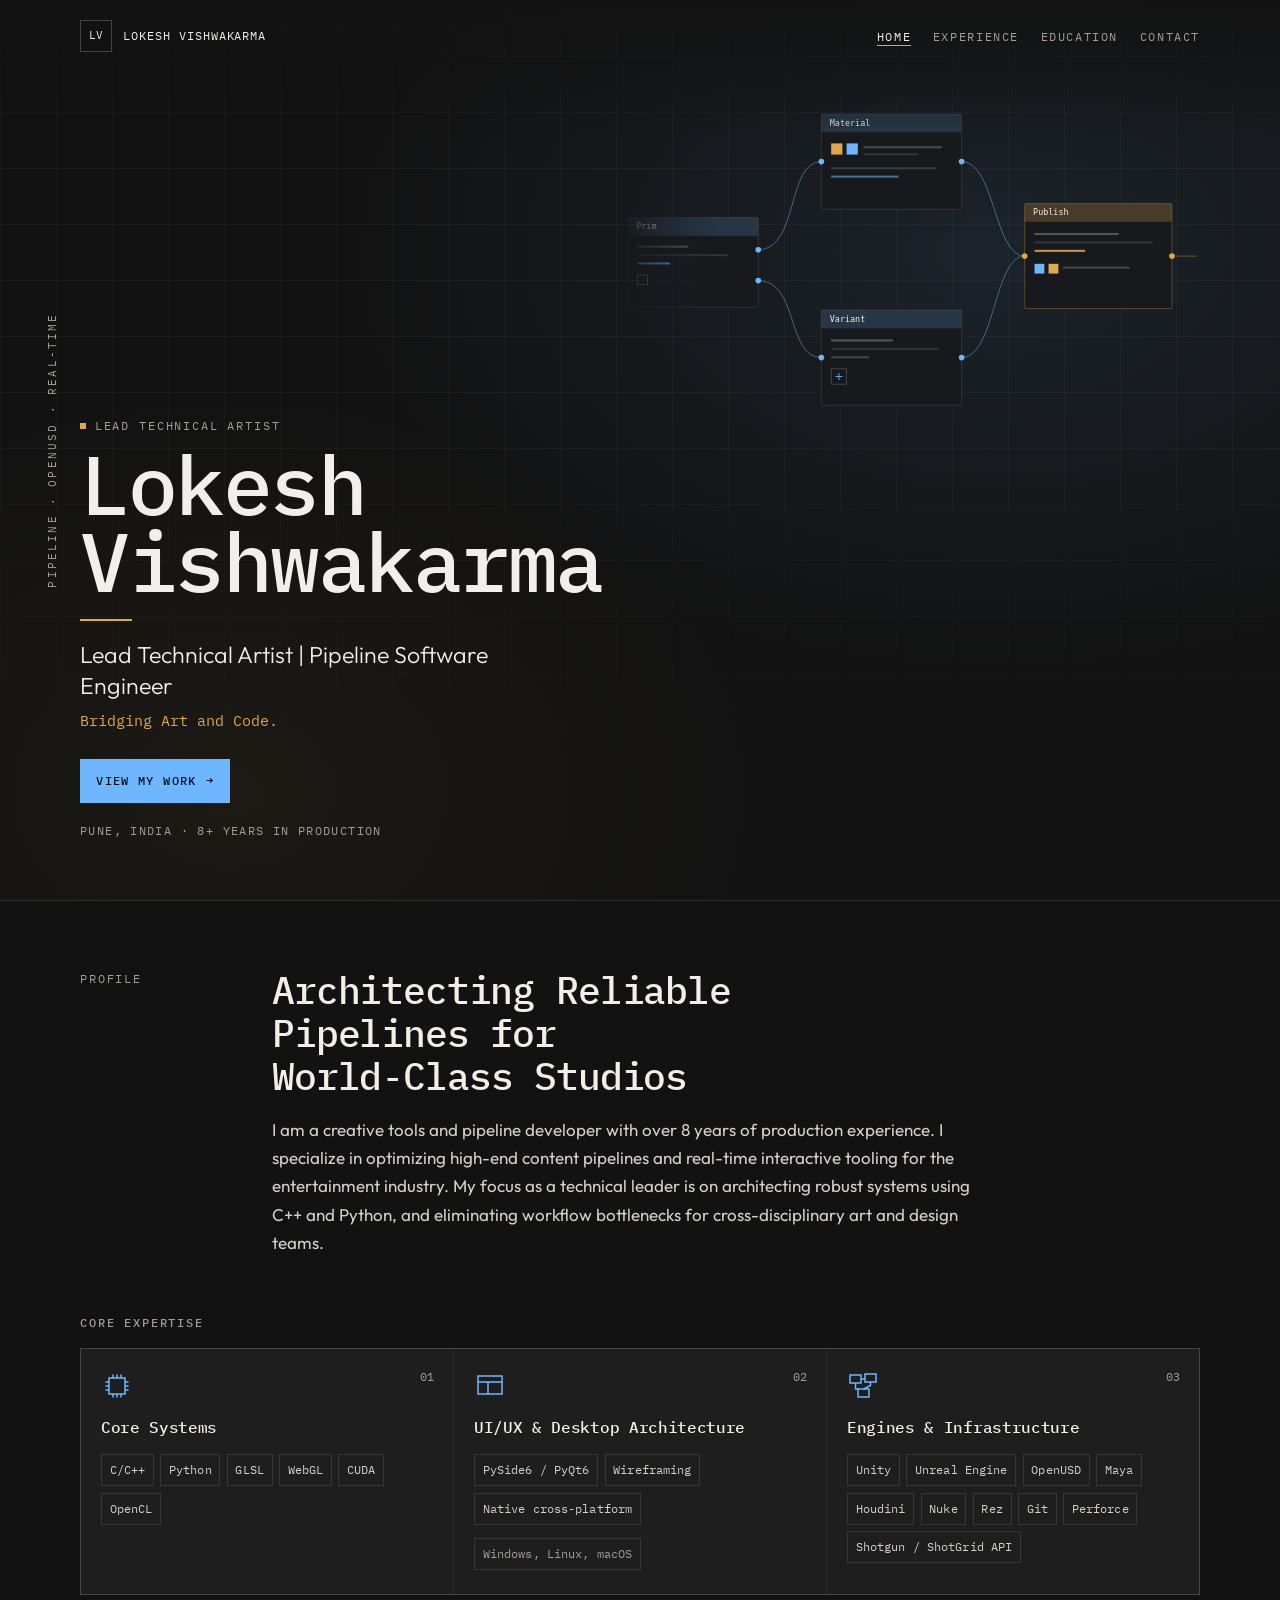
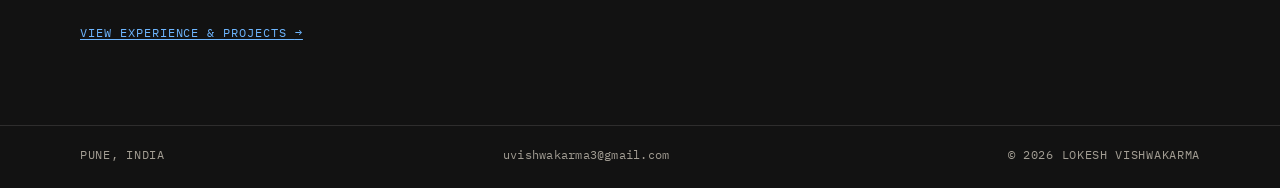
==== index.html @ eb4693b7 "Initial portfolio commit" ====
<!DOCTYPE html>
<html lang="en" class="no-js">
<head>
  <meta charset="utf-8">
  <meta name="viewport" content="width=device-width, initial-scale=1">
  <title>Lokesh Vishwakarma — Lead Technical Artist</title>
  <meta name="description" content="Lokesh Vishwakarma is a lead technical artist and pipeline software engineer with 8+ years building reliable content pipelines and real-time tools.">
  <meta name="author" content="Lokesh Vishwakarma">
  <meta name="theme-color" content="#121212">
  <meta property="og:title" content="Lokesh Vishwakarma — Lead Technical Artist">
  <meta property="og:description" content="Creative tools and pipeline developer. 8+ years building reliable pipelines and real-time tooling.">
  <meta property="og:type" content="website">
  <meta property="og:locale" content="en_IN">
  <link rel="icon" href="favicon.svg" type="image/svg+xml">
  <link rel="preconnect" href="https://fonts.googleapis.com">
  <link rel="preconnect" href="https://fonts.gstatic.com" crossorigin>
  <link href="https://fonts.googleapis.com/css2?family=IBM+Plex+Mono:wght@400;500;600&family=Outfit:wght@300;400;500;600&display=swap" rel="stylesheet">
  <link rel="stylesheet" href="css/styles.css">
  <script>document.documentElement.classList.remove("no-js")</script>
  <script type="application/ld+json">
  {
    "@context": "https://schema.org",
    "@type": "Person",
    "name": "Lokesh Vishwakarma",
    "jobTitle": "Lead Technical Artist | Pipeline Software Engineer",
    "email": "mailto:uvishwakarma3@gmail.com",
    "address": {
      "@type": "PostalAddress",
      "addressLocality": "Pune",
      "addressCountry": "IN"
    },
    "sameAs": [
      "https://www.linkedin.com/in/lokesh-vishwakarma",
      "https://github.com/lokeshvishwakarma",
      "https://github.com/lokidesignstudios"
    ]
  }
  </script>
</head>
<body data-page="home">
  <a class="skip" href="#content">Skip to content</a>
  <header class="site-header">
    <div class="wrap header-inner">
      <a class="brand" href="index.html">
        <span class="brand-mark" aria-hidden="true">LV</span>
        <span class="brand-name">Lokesh Vishwakarma</span>
      </a>
      <button class="nav-toggle" type="button" aria-expanded="false" aria-controls="site-nav" aria-label="Open menu">
        <span aria-hidden="true"></span>
      </button>
      <nav id="site-nav" class="nav-links" aria-label="Primary">
        <a href="index.html" aria-current="page">Home</a>
        <a href="experience.html">Experience</a>
        <a href="education.html">Education</a>
        <a href="contact.html">Contact</a>
      </nav>
    </div>
  </header>

  <main id="content">
    <section class="hero">
      <div class="hero-gridlines" aria-hidden="true"></div>
      <div class="hero-graph" aria-hidden="true">
        <img src="assets/graph.svg" alt="" width="840" height="480">
      </div>
      <p class="spine">Pipeline · OpenUSD · Real-Time</p>
      <div class="wrap">
        <p class="kicker"><span class="pip" aria-hidden="true"></span>Lead Technical Artist</p>
        <h1>
          <span>Lokesh</span>
          <span>Vishwakarma</span>
        </h1>
        <div class="rule" aria-hidden="true"></div>
        <p class="lede">Lead Technical Artist | Pipeline Software Engineer</p>
        <p class="bridge">Bridging Art and Code.</p>
        <a class="btn btn-fill" href="experience.html">View My Work <span aria-hidden="true">→</span></a>
        <p class="hero-meta">Pune, India · 8+ years in production</p>
      </div>
    </section>

    <section class="intro" id="profile">
      <div class="wrap intro-grid">
        <p class="kicker">Profile</p>
        <div>
          <h2>Architecting Reliable<br>Pipelines for<br>World&#8209;Class Studios</h2>
          <p class="prose">I am a creative tools and pipeline developer with over 8 years of production experience. I specialize in optimizing high-end content pipelines and real-time interactive tooling for the entertainment industry. My focus as a technical leader is on architecting robust systems using C++ and Python, and eliminating workflow bottlenecks for cross-disciplinary art and design teams.</p>
        </div>
      </div>
    </section>

    <section class="expertise" id="expertise">
      <div class="wrap">
        <h2 class="label">Core Expertise</h2>
        <div class="spec">
          <article>
            <span class="num">01</span>
            <svg width="32" height="32" viewBox="0 0 32 32" fill="none" stroke="currentColor" stroke-width="1.5" aria-hidden="true">
              <rect x="8" y="8" width="16" height="16"/>
              <path d="M12 8V4.5M16 8V4.5M20 8V4.5M12 27.5V24M16 27.5V24M20 27.5V24M8 12H4.5M8 16H4.5M8 20H4.5M27.5 12H24M27.5 16H24M27.5 20H24"/>
            </svg>
            <h3>Core Systems</h3>
            <ul class="skill-list">
              <li>C/C++</li>
              <li>Python</li>
              <li>GLSL</li>
              <li>WebGL</li>
              <li>CUDA</li>
              <li>OpenCL</li>
            </ul>
          </article>
          <article>
            <span class="num">02</span>
            <svg width="32" height="32" viewBox="0 0 32 32" fill="none" stroke="currentColor" stroke-width="1.5" aria-hidden="true">
              <rect x="4" y="6" width="24" height="18"/>
              <path d="M4 12h24M14 12v12"/>
            </svg>
            <h3>UI/UX &amp; Desktop Architecture</h3>
            <ul class="skill-list">
              <li>PySide6 / PyQt6</li>
              <li>Wireframing</li>
              <li>Native cross-platform</li>
            </ul>
            <p class="platforms">Windows, Linux, macOS</p>
          </article>
          <article>
            <span class="num">03</span>
            <svg width="32" height="32" viewBox="0 0 32 32" fill="none" stroke="currentColor" stroke-width="1.5" aria-hidden="true">
              <rect x="3" y="5" width="11" height="8"/>
              <rect x="18" y="4" width="11" height="8"/>
              <rect x="11" y="19" width="11" height="8"/>
              <path d="M14 9h4M23.5 12v3.5L16.5 19M8.5 13v6h2.5"/>
            </svg>
            <h3>Engines &amp; Infrastructure</h3>
            <ul class="skill-list">
              <li>Unity</li>
              <li>Unreal Engine</li>
              <li>OpenUSD</li>
              <li>Maya</li>
              <li>Houdini</li>
              <li>Nuke</li>
              <li>Rez</li>
              <li>Git</li>
              <li>Perforce</li>
              <li>Shotgun / ShotGrid API</li>
            </ul>
          </article>
        </div>
        <p class="next"><a href="experience.html">View experience &amp; projects <span aria-hidden="true">→</span></a></p>
      </div>
    </section>
  </main>

  <footer class="site-footer">
    <div class="wrap footer-row">
      <p>Pune, India</p>
      <a href="mailto:uvishwakarma3@gmail.com">uvishwakarma3@gmail.com</a>
      <p>© 2026 Lokesh Vishwakarma</p>
    </div>
  </footer>
  <script src="js/main.js"></script>
</body>
</html>
---- css/styles.css ----
:root {
  --bg: #121212;
  --raised: #1a1a1a;
  --panel: #1e1e1e;
  --ink: #f2efe8;
  --body: #d5d1c8;
  --muted: #a39e94;
  --line: rgba(242, 239, 232, 0.12);
  --line-strong: rgba(242, 239, 232, 0.22);
  --accent: #6eb6ff;
  --accent-ink: #071018;
  --gold: #e0a84a;
  --sans: "Outfit", "Segoe UI", sans-serif;
  --mono: "IBM Plex Mono", "Cascadia Mono", ui-monospace, monospace;
  --header: 72px;
  --wrap: 1120px;
}

body[data-page="experience"] {
  --bg: #1e1e1e;
  --raised: #2a2a2a;
}

*,
*::before,
*::after {
  box-sizing: border-box;
}

* {
  margin: 0;
}

html {
  color-scheme: dark;
  scroll-behavior: smooth;
  scrollbar-color: #3a3a3a var(--bg);
}

body {
  display: flex;
  flex-direction: column;
  min-height: 100vh;
  min-height: 100dvh;
  background: var(--bg);
  color: var(--ink);
  font-family: var(--sans);
  font-size: 1.0625rem;
  font-weight: 400;
  line-height: 1.65;
  text-rendering: optimizeLegibility;
  -webkit-font-smoothing: antialiased;
  overflow-x: hidden;
}

main {
  flex: 1;
}

address {
  font-style: normal;
}

img,
svg {
  display: block;
  max-width: 100%;
}

ul,
ol {
  padding: 0;
  list-style: none;
}

a {
  color: inherit;
  text-underline-offset: 0.18em;
}

button {
  font: inherit;
  color: inherit;
}

h1,
h2,
.mono {
  font-family: var(--mono);
  font-weight: 500;
  font-variant-ligatures: none;
}

h1 {
  letter-spacing: -0.03em;
  line-height: 0.92;
  text-wrap: balance;
}

h2,
h3 {
  text-wrap: balance;
}

::selection {
  background: rgba(110, 182, 255, 0.32);
  color: #fff;
}

:focus-visible {
  outline: 2px solid var(--gold);
  outline-offset: 3px;
}

::-webkit-scrollbar {
  width: 10px;
  height: 10px;
}

::-webkit-scrollbar-track {
  background: var(--bg);
}

::-webkit-scrollbar-thumb {
  background: #3a3a3a;
}

.skip {
  position: absolute;
  left: 1rem;
  top: -3rem;
  z-index: 80;
  padding: 0.5rem 0.75rem;
  background: var(--accent);
  color: var(--accent-ink);
  font-family: var(--mono);
  font-size: 0.75rem;
}

.skip:focus {
  top: 0.5rem;
}

.sr-only {
  position: absolute;
  width: 1px;
  height: 1px;
  padding: 0;
  margin: -1px;
  overflow: hidden;
  clip: rect(0, 0, 0, 0);
  white-space: nowrap;
  border: 0;
}

.wrap {
  width: min(var(--wrap), calc(100% - 2.5rem));
  margin-inline: auto;
}

.site-header {
  position: fixed;
  inset: 0 0 auto 0;
  z-index: 40;
  height: var(--header);
  border-bottom: 1px solid transparent;
  transition: background 0.2s ease, border-color 0.2s ease;
}

.site-header.is-scrolled,
.site-header:has(.nav-links.is-open) {
  background: rgba(18, 18, 18, 0.92);
  background: color-mix(in srgb, var(--bg) 90%, transparent);
  border-bottom-color: var(--line);
  backdrop-filter: blur(16px);
  -webkit-backdrop-filter: blur(16px);
}

.header-inner {
  height: var(--header);
  display: flex;
  align-items: center;
  justify-content: space-between;
  gap: 1rem;
}

.brand {
  display: inline-flex;
  align-items: center;
  gap: 0.7rem;
  min-height: 44px;
  color: var(--ink);
  text-decoration: none;
}

.brand-mark {
  width: 32px;
  height: 32px;
  display: grid;
  place-items: center;
  border: 1px solid var(--line-strong);
  font-family: var(--mono);
  font-size: 0.68rem;
  letter-spacing: 0.04em;
}

.brand-name {
  font-family: var(--mono);
  font-size: 0.74rem;
  letter-spacing: 0.08em;
  text-transform: uppercase;
}

.nav-links {
  display: flex;
  align-items: center;
  gap: 1.35rem;
}

.nav-links a {
  color: var(--muted);
  font-family: var(--mono);
  font-size: 0.72rem;
  font-variant-ligatures: none;
  letter-spacing: 0.14em;
  text-transform: uppercase;
  text-decoration: none;
}

.nav-links a:hover,
.nav-links a[aria-current="page"] {
  color: var(--ink);
}

.nav-links a[aria-current="page"] {
  box-shadow: inset 0 -1px 0 var(--gold);
}

.nav-toggle {
  display: none;
  position: relative;
  width: 44px;
  height: 44px;
  padding: 0;
  border: 1px solid var(--line-strong);
  background: transparent;
  cursor: pointer;
}

.nav-toggle span,
.nav-toggle span::before,
.nav-toggle span::after {
  position: absolute;
  left: 12px;
  width: 18px;
  height: 1px;
  background: var(--ink);
}

.nav-toggle span {
  top: 21px;
}

.nav-toggle span::before,
.nav-toggle span::after {
  content: "";
  left: 0;
  transition: transform 0.2s ease, top 0.2s ease;
}

.nav-toggle span::before {
  top: -6px;
}

.nav-toggle span::after {
  top: 6px;
}

.nav-toggle[aria-expanded="true"] span {
  background: transparent;
}

.nav-toggle[aria-expanded="true"] span::before {
  top: 0;
  transform: rotate(45deg);
}

.nav-toggle[aria-expanded="true"] span::after {
  top: 0;
  transform: rotate(-45deg);
}

.kicker,
.meta-label,
.hero-meta,
.dates,
.status,
.year,
.num,
.spine {
  font-family: var(--mono);
  font-variant-ligatures: none;
}

.kicker {
  display: flex;
  align-items: center;
  gap: 0.55rem;
  color: var(--muted);
  font-size: 0.72rem;
  letter-spacing: 0.16em;
  text-transform: uppercase;
}

.pip {
  width: 6px;
  height: 6px;
  background: var(--gold);
  flex: none;
}

.hero {
  position: relative;
  display: flex;
  align-items: flex-end;
  min-height: 100vh;
  min-height: 100dvh;
  padding: 6.5rem 0 3.75rem;
  overflow: hidden;
}

.hero-gridlines {
  position: absolute;
  inset: 0;
  background-image:
    linear-gradient(rgba(242, 239, 232, 0.04) 1px, transparent 1px),
    linear-gradient(90deg, rgba(242, 239, 232, 0.04) 1px, transparent 1px);
  background-size: 56px 56px;
  mask-image: linear-gradient(to bottom, #000 45%, transparent 88%);
  pointer-events: none;
}

.hero::before {
  content: "";
  position: absolute;
  inset: 0;
  background:
    radial-gradient(ellipse at 78% 28%, rgba(110, 182, 255, 0.1), transparent 46%),
    radial-gradient(ellipse at 18% 88%, rgba(224, 168, 74, 0.05), transparent 36%);
  pointer-events: none;
}

.hero::after {
  content: "";
  position: absolute;
  z-index: 2;
  top: 0;
  right: 0;
  left: 0;
  height: 140px;
  background: linear-gradient(to bottom, var(--bg), transparent);
  pointer-events: none;
}

.hero-graph {
  position: absolute;
  z-index: 1;
  top: 6.25rem;
  right: max(1.25rem, calc((100% - var(--wrap)) / 2));
  width: min(640px, 46vw);
  pointer-events: none;
  mask-image: linear-gradient(90deg, transparent, #000 18%);
}

.hero-graph img {
  width: 100%;
  height: auto;
}

.spine {
  position: absolute;
  z-index: 3;
  left: max(1rem, calc((100% - var(--wrap)) / 2 - 2.25rem));
  top: 50%;
  color: var(--muted);
  font-size: 0.68rem;
  letter-spacing: 0.2em;
  text-transform: uppercase;
  writing-mode: vertical-rl;
  transform: translateY(-50%) rotate(180deg);
}

.hero > .wrap {
  position: relative;
  z-index: 3;
}

.hero h1 {
  margin-top: 0.7rem;
  font-size: clamp(2.5rem, 6.5vw, 5.7rem);
}

.hero h1 span {
  display: block;
}

.rule {
  width: 3.25rem;
  height: 2px;
  margin: 1.2rem 0 1.15rem;
  background: var(--gold);
}

.lede {
  max-width: 18em;
  color: var(--ink);
  font-size: clamp(1.15rem, 2vw, 1.45rem);
  font-weight: 300;
  line-height: 1.35;
}

.bridge {
  margin-top: 0.4rem;
  color: var(--gold);
  font-family: var(--mono);
  font-size: 0.95rem;
  font-variant-ligatures: none;
}

.hero-meta {
  margin-top: 1.15rem;
  color: var(--muted);
  font-size: 0.72rem;
  letter-spacing: 0.12em;
  text-transform: uppercase;
}

.btn {
  display: inline-flex;
  align-items: center;
  justify-content: center;
  gap: 0.55rem;
  min-height: 44px;
  padding: 0.65rem 0.95rem;
  border: 1px solid var(--line-strong);
  background: transparent;
  color: var(--ink);
  font-family: var(--mono);
  font-size: 0.72rem;
  font-variant-ligatures: none;
  letter-spacing: 0.12em;
  text-transform: uppercase;
  text-decoration: none;
  transition: background 0.2s ease, border-color 0.2s ease, color 0.2s ease;
}

.btn:hover {
  border-color: var(--accent);
  color: var(--accent);
}

.btn-fill {
  margin-top: 1.6rem;
  border-color: var(--accent);
  background: var(--accent);
  color: var(--accent-ink);
  font-weight: 500;
}

.btn-fill:hover {
  border-color: #9dceff;
  background: #9dceff;
  color: var(--accent-ink);
}

.intro {
  padding: 4.25rem 0 3.5rem;
  border-top: 1px solid var(--line);
}

.intro-grid {
  display: grid;
  grid-template-columns: 160px 1fr;
  gap: 1.5rem 2rem;
  align-items: start;
}

.intro h2 {
  max-width: 14.5em;
  font-size: clamp(1.7rem, 3vw, 2.45rem);
  letter-spacing: -0.03em;
  line-height: 1.12;
  text-wrap: wrap;
}

.prose {
  max-width: 64ch;
  margin-top: 1.15rem;
  color: var(--body);
}

.label {
  color: var(--muted);
  font-size: 0.72rem;
  letter-spacing: 0.16em;
  text-transform: uppercase;
}

.expertise {
  padding-bottom: 5rem;
}

.expertise .label {
  margin-bottom: 1rem;
}

.spec {
  display: grid;
  grid-template-columns: repeat(3, 1fr);
  gap: 1px;
  border: 1px solid var(--line);
  background: var(--line);
}

.spec article {
  position: relative;
  padding: 1.35rem 1.25rem 1.5rem;
  background: var(--panel);
  transition: background 0.2s ease;
}

.spec article:hover {
  background: #242428;
  box-shadow: inset 0 2px 0 var(--accent);
}

.spec .num {
  position: absolute;
  top: 1.15rem;
  right: 1.1rem;
  color: var(--muted);
  font-size: 0.72rem;
  letter-spacing: 0.08em;
}

.spec svg {
  color: var(--accent);
}

.spec h3 {
  margin-top: 0.9rem;
  font-family: var(--mono);
  font-size: 1rem;
  font-weight: 500;
  letter-spacing: -0.02em;
  line-height: 1.35;
}

.skill-list {
  display: flex;
  flex-wrap: wrap;
  gap: 0.4rem;
  margin-top: 1rem;
}

.skill-list li,
.platforms {
  border: 1px solid var(--line);
  color: var(--body);
  font-family: var(--mono);
  font-size: 0.75rem;
  font-variant-ligatures: none;
  letter-spacing: 0.01em;
}

.skill-list li {
  padding: 0.32rem 0.48rem;
}

.platforms {
  display: inline-block;
  margin-top: 0.85rem;
  padding: 0.32rem 0.48rem;
  color: var(--muted);
}

.next {
  margin-top: 1.35rem;
}

.next a {
  color: var(--accent);
  font-family: var(--mono);
  font-size: 0.75rem;
  letter-spacing: 0.08em;
  text-transform: uppercase;
}

.page-main {
  padding-top: var(--header);
  padding-bottom: 4.5rem;
}

.page-head {
  padding-top: 2.75rem;
}

.page-head h1 {
  margin-top: 0.55rem;
  font-size: clamp(2.15rem, 5vw, 3.5rem);
}

.roles {
  margin-top: 1.75rem;
}

.role {
  display: grid;
  grid-template-columns: minmax(150px, 210px) minmax(0, 1fr);
  gap: 1rem 2.5rem;
  padding: 2rem 0;
  border-top: 1px solid var(--line);
}

.role-current {
  margin-top: 0.4rem;
  padding: 1.5rem 1.4rem 1.55rem 1.35rem;
  border: 1px solid var(--line);
  border-left: 2px solid var(--gold);
  background: var(--raised);
}

.dates {
  color: var(--muted);
  font-size: 0.75rem;
  letter-spacing: 0.06em;
  text-transform: uppercase;
}

.status {
  display: flex;
  align-items: center;
  gap: 0.45rem;
  margin-top: 0.6rem;
  color: var(--gold);
  font-size: 0.68rem;
  letter-spacing: 0.14em;
  text-transform: uppercase;
}

.role h2 {
  font-size: clamp(1.15rem, 2vw, 1.45rem);
  letter-spacing: -0.03em;
  line-height: 1.25;
}

.company {
  margin-top: 0.28rem;
  color: var(--body);
}

.points {
  margin-top: 1rem;
}

.points li {
  position: relative;
  margin-top: 0.55rem;
  padding-left: 0.95rem;
  color: var(--body);
  line-height: 1.6;
}

.points li::before {
  content: "";
  position: absolute;
  left: 0;
  top: 0.72em;
  width: 6px;
  height: 1px;
  background: var(--accent);
}

.role .prose {
  margin-top: 0.9rem;
}

.stack {
  margin-top: 1.3rem;
}

.meta-label {
  margin-bottom: 0.5rem;
  color: var(--muted);
  font-size: 0.68rem;
  letter-spacing: 0.14em;
  text-transform: uppercase;
}

.stack .skill-list {
  margin-top: 0;
}

.credits {
  margin-top: 1.2rem;
  padding-top: 1rem;
  border-top: 1px solid var(--line);
}

.credits ul {
  margin-top: 0.35rem;
}

.credits .meta-label {
  margin: 0;
}

.credits li {
  display: flex;
  flex-wrap: wrap;
  justify-content: space-between;
  gap: 0.35rem 1rem;
  padding: 0.45rem 0;
  border-bottom: 1px solid var(--line);
}

.credits span {
  color: var(--muted);
  font-family: var(--mono);
  font-size: 0.75rem;
}

cite {
  font-style: italic;
}

.subrole + .subrole {
  margin-top: 1.1rem;
  padding-top: 1.1rem;
  border-top: 1px solid var(--line);
}

.subrole h3 {
  font-size: 1.08rem;
  letter-spacing: -0.015em;
}

.subrole .meta-label {
  margin-bottom: 0.25rem;
}

.block {
  margin-top: 2.6rem;
}

.certs {
  margin-top: 0.35rem;
}

.certs li {
  display: grid;
  grid-template-columns: 3rem minmax(0, 1fr) auto;
  gap: 0.35rem 1.25rem;
  align-items: start;
  padding: 1.3rem 0;
  border-top: 1px solid var(--line);
}

.certs li:last-child {
  border-bottom: 1px solid var(--line);
}

.certs .num {
  padding-top: 0.35rem;
  color: var(--muted);
  font-size: 0.75rem;
  letter-spacing: 0.08em;
}

.issuer {
  padding-top: 0.35rem;
  color: var(--muted);
  font-family: var(--mono);
  font-size: 0.75rem;
  font-variant-ligatures: none;
  letter-spacing: 0.04em;
  white-space: nowrap;
}

.certs h3,
.edu-grid h3 {
  font-family: var(--sans);
  font-size: 1.3rem;
  font-weight: 500;
  letter-spacing: -0.02em;
  line-height: 1.3;
}

.edu-grid {
  display: grid;
  grid-template-columns: 1fr 1fr;
  gap: 1px;
  margin-top: 1rem;
  border: 1px solid var(--line);
  background: var(--line);
}

.edu-grid article {
  padding: 1.45rem 1.35rem 1.55rem;
  background: var(--panel);
}

.year {
  margin-bottom: 0.8rem;
  color: var(--accent);
  font-size: 0.78rem;
  letter-spacing: 0.12em;
}

.school {
  margin-top: 0.75rem;
  color: var(--body);
}

.school-sub {
  color: var(--muted);
  font-size: 0.95rem;
}

.contact-wrap {
  max-width: 760px;
}

.contact-sub {
  max-width: 22em;
  margin-top: 1rem;
  color: var(--body);
  font-size: 1.125rem;
  line-height: 1.5;
}

.contact-block {
  margin-top: 2rem;
}

.email-link {
  color: var(--ink);
  font-family: var(--mono);
  font-size: clamp(1rem, 2.4vw, 1.65rem);
  font-variant-ligatures: none;
  line-height: 1.35;
  text-decoration: none;
  box-shadow: inset 0 -1px 0 var(--gold);
}

.email-link:hover {
  color: var(--accent);
  box-shadow: inset 0 -1px 0 var(--accent);
}

.phone-links {
  display: flex;
  flex-wrap: wrap;
  gap: 0.35rem 1.75rem;
}

.phone-links a {
  display: inline-flex;
  align-items: center;
  min-height: 44px;
  color: var(--ink);
  text-decoration: none;
}

.phone-links a:hover {
  color: var(--accent);
}

.btn-row {
  display: flex;
  flex-wrap: wrap;
  gap: 0.6rem;
}

.site-footer {
  padding: 1.2rem 0 1.5rem;
  border-top: 1px solid var(--line);
}

.footer-row {
  display: flex;
  flex-wrap: wrap;
  align-items: center;
  justify-content: space-between;
  gap: 0.6rem 1.5rem;
  color: var(--muted);
  font-family: var(--mono);
  font-size: 0.72rem;
  letter-spacing: 0.06em;
  text-transform: uppercase;
}

.footer-row a {
  color: var(--muted);
  letter-spacing: 0.02em;
  text-transform: none;
  text-decoration: none;
}

.footer-row a:hover {
  color: var(--accent);
}

@media (max-width: 1100px) {
  .spine {
    display: none;
  }
}

@media (max-width: 900px) {
  .hero-graph {
    top: 5.5rem;
    width: min(560px, 72vw);
    opacity: 0.38;
    mask-image: linear-gradient(to bottom, #000 15%, transparent 72%);
  }
}

@media (max-width: 760px) {
  .wrap {
    width: min(var(--wrap), calc(100% - 2rem));
  }

  .nav-toggle {
    display: inline-flex;
  }

  .nav-links {
    display: none;
    position: absolute;
    top: 100%;
    right: 0;
    left: 0;
    flex-direction: column;
    align-items: stretch;
    gap: 0;
    padding: 0.2rem 1rem 0.85rem;
    border-bottom: 1px solid var(--line);
    background: color-mix(in srgb, var(--bg) 96%, transparent);
  }

  .nav-links.is-open {
    display: flex;
  }

  .nav-links a {
    padding: 0.85rem 0;
    border-top: 1px solid var(--line);
  }

  .no-js .nav-toggle {
    display: none;
  }

  .no-js .nav-links {
    display: flex;
    position: static;
    flex-direction: row;
    flex-wrap: wrap;
    gap: 0.65rem 1rem;
    padding: 0;
    border: 0;
    background: transparent;
  }

  .no-js .nav-links a {
    padding: 0;
    border: 0;
  }

  .hero {
    min-height: 100vh;
    min-height: 100dvh;
    padding-bottom: 3rem;
  }

  .intro-grid,
  .role,
  .role-current,
  .edu-grid,
  .spec {
    grid-template-columns: 1fr;
  }

  .certs li {
    grid-template-columns: 2.4rem minmax(0, 1fr);
  }

  .issuer {
    grid-column: 2;
  }

  .credits {
    grid-template-columns: 1fr;
    gap: 0.35rem;
  }

  .footer-row {
    flex-direction: column;
    align-items: flex-start;
  }

  .brand-name {
    max-width: 11rem;
  }
}

@media (prefers-reduced-motion: reduce) {
  html {
    scroll-behavior: auto;
  }

  *,
  *::before,
  *::after {
    transition-duration: 0.01ms !important;
    animation-duration: 0.01ms !important;
  }
}
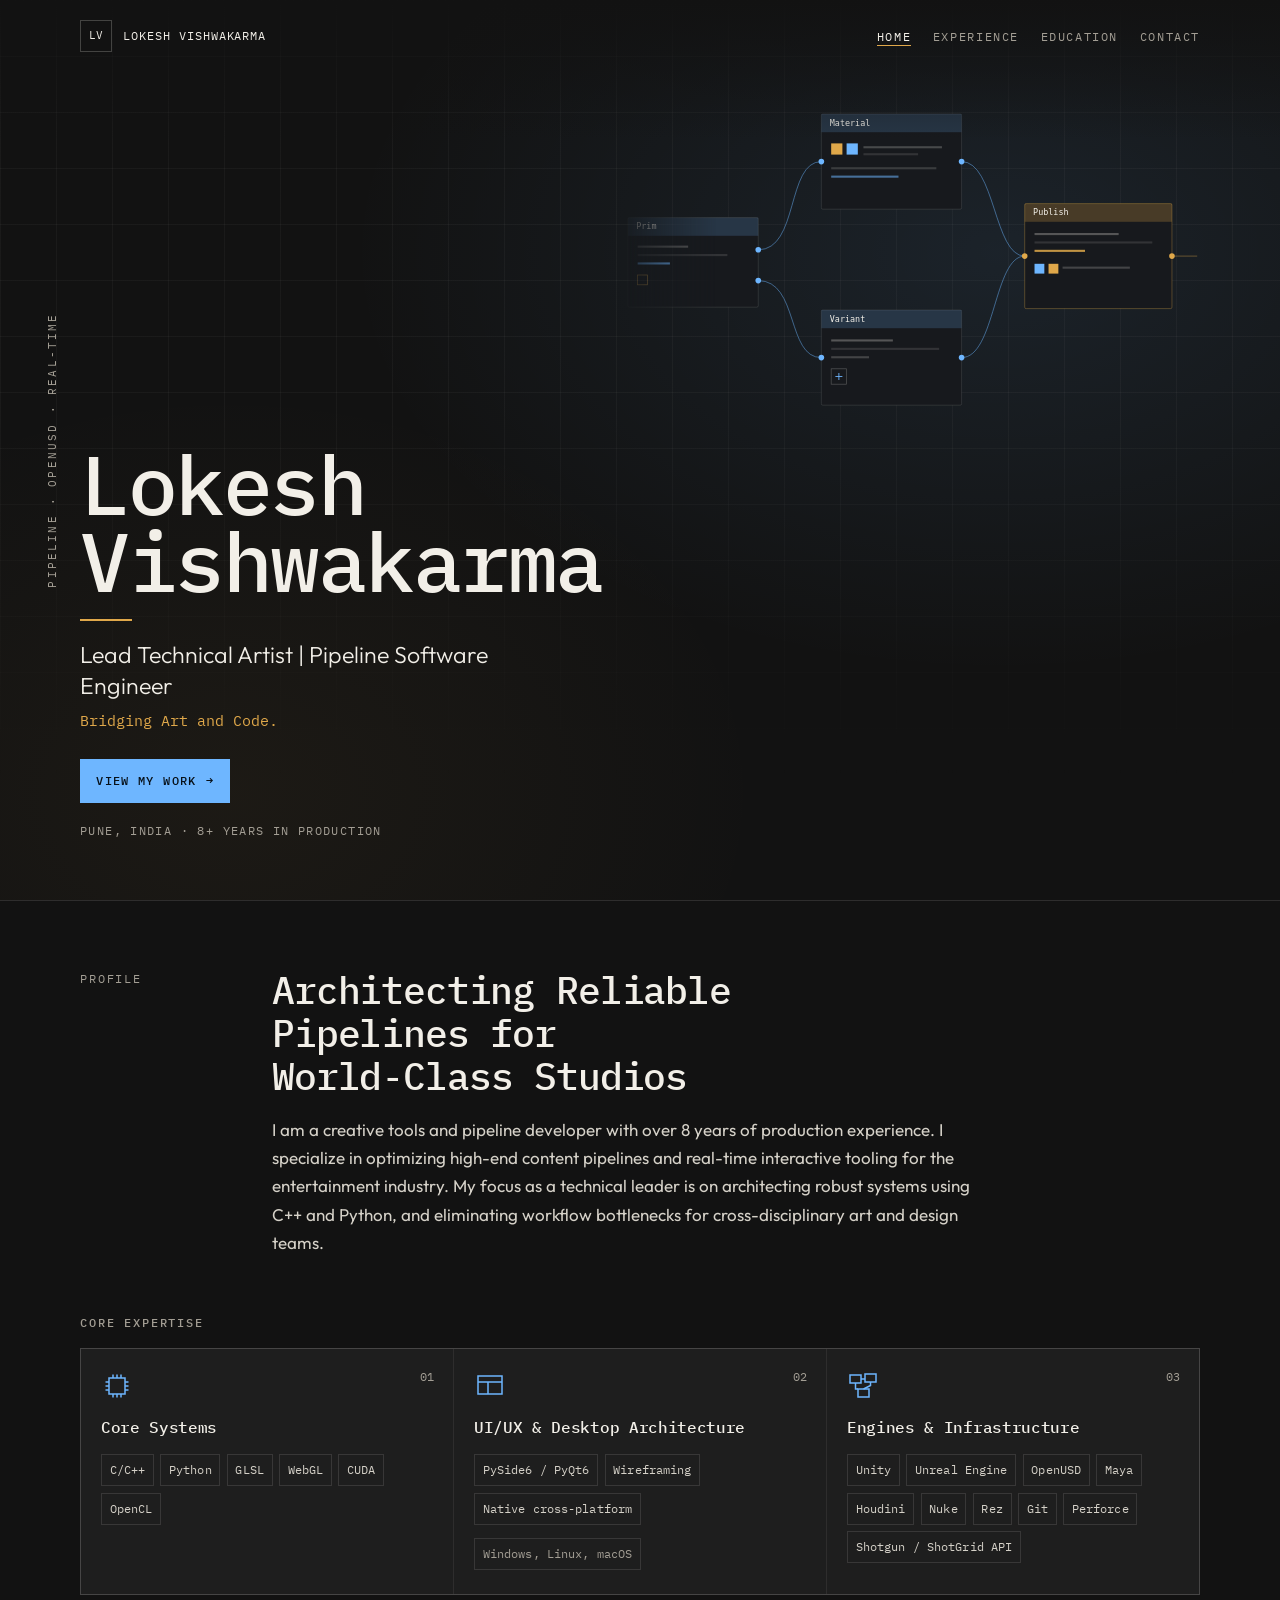
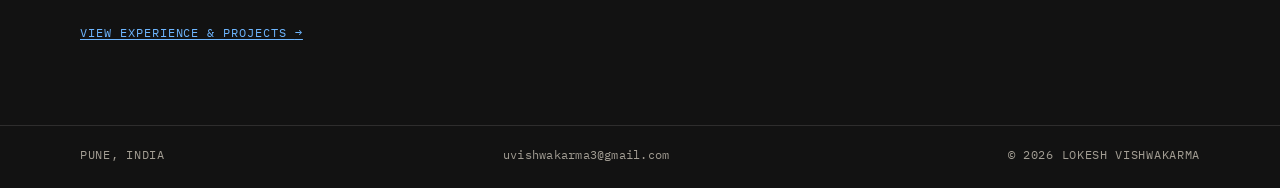
==== commit 48161929: "Removed duplicate tech-art title entry" ====
--- a/index.html
+++ b/index.html
@@ -65,7 +65,7 @@
       </div>
       <p class="spine">Pipeline · OpenUSD · Real-Time</p>
       <div class="wrap">
-        <p class="kicker"><span class="pip" aria-hidden="true"></span>Lead Technical Artist</p>
+        <!-- <p class="kicker"><span class="pip" aria-hidden="true"></span>Lead Technical Artist</p> -->
         <h1>
           <span>Lokesh</span>
           <span>Vishwakarma</span>
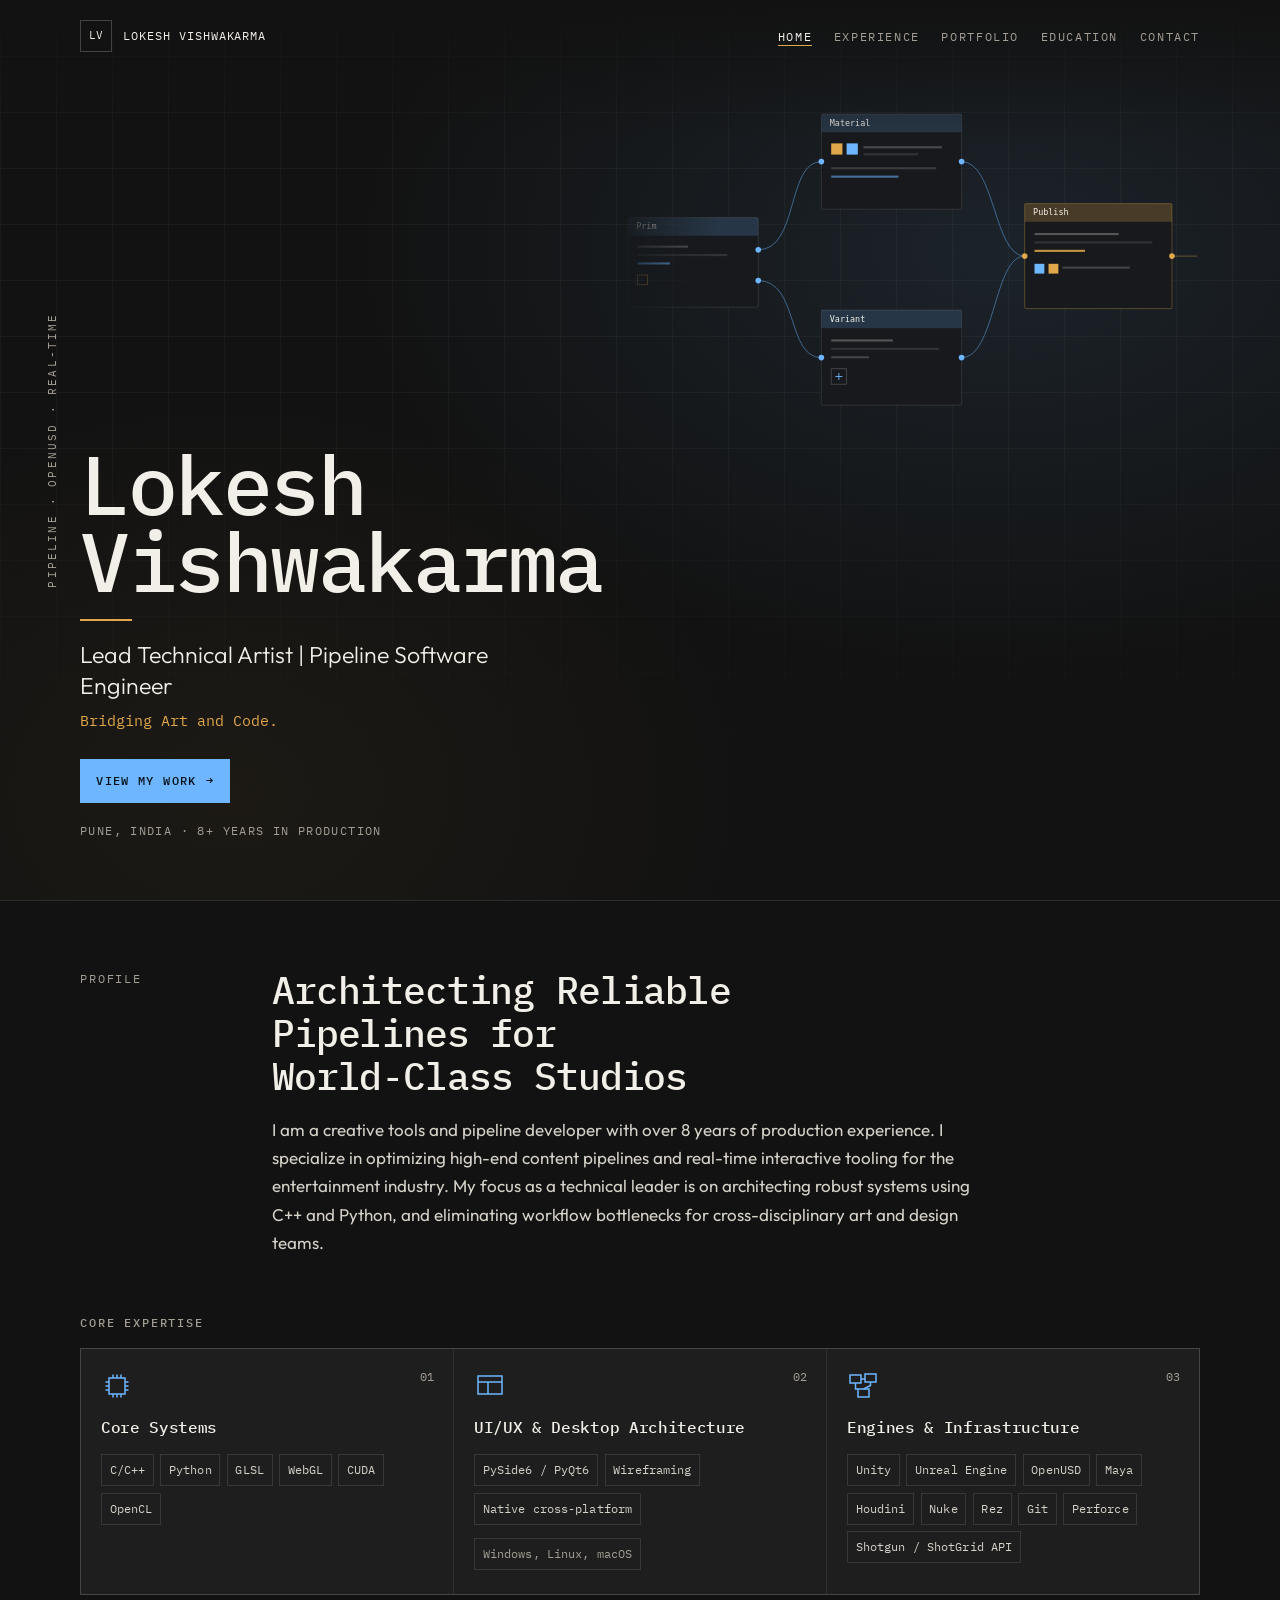
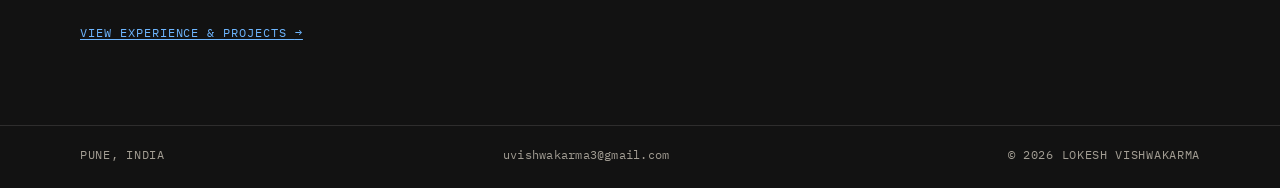
==== commit 4f1cf2ea: "Updated portfolio page" ====
--- a/index.html
+++ b/index.html
@@ -51,6 +51,7 @@
       <nav id="site-nav" class="nav-links" aria-label="Primary">
         <a href="index.html" aria-current="page">Home</a>
         <a href="experience.html">Experience</a>
+        <a href="portfolio.html">Portfolio</a>
         <a href="education.html">Education</a>
         <a href="contact.html">Contact</a>
       </nav>
--- a/css/styles.css
+++ b/css/styles.css
@@ -827,6 +827,68 @@
   font-size: 0.95rem;
 }
 
+.reel {
+  display: grid;
+  grid-template-columns: repeat(2, minmax(0, 1fr));
+  gap: 1.75rem;
+  margin-top: 2.25rem;
+}
+
+.frame {
+  position: relative;
+  aspect-ratio: 16 / 9;
+  border: 1px solid var(--line);
+  background: #000;
+}
+
+.frame iframe {
+  position: absolute;
+  inset: 0;
+  width: 100%;
+  height: 100%;
+  border: 0;
+}
+
+.reel-meta {
+  display: grid;
+  grid-template-columns: 3rem minmax(0, 1fr);
+  gap: 0.35rem 1.25rem;
+  align-items: start;
+  margin-top: 0.95rem;
+}
+
+.reel-meta .num {
+  padding-top: 0.28rem;
+  color: var(--muted);
+  font-size: 0.75rem;
+  letter-spacing: 0.08em;
+}
+
+.reel h2 {
+  font-family: var(--sans);
+  font-size: 1.3rem;
+  font-weight: 500;
+  letter-spacing: -0.02em;
+  line-height: 1.3;
+}
+
+.reel-meta a {
+  display: inline-flex;
+  align-items: center;
+  gap: 0.4rem;
+  margin-top: 0.35rem;
+  color: var(--accent);
+  font-family: var(--mono);
+  font-size: 0.75rem;
+  letter-spacing: 0.08em;
+  text-transform: uppercase;
+  text-decoration: none;
+}
+
+.reel-meta a:hover {
+  color: var(--ink);
+}
+
 .contact-wrap {
   max-width: 760px;
 }
@@ -992,6 +1054,11 @@
     grid-template-columns: 1fr;
   }
 
+  .reel {
+    grid-template-columns: 1fr;
+    gap: 2.25rem;
+  }
+
   .certs li {
     grid-template-columns: 2.4rem minmax(0, 1fr);
   }
